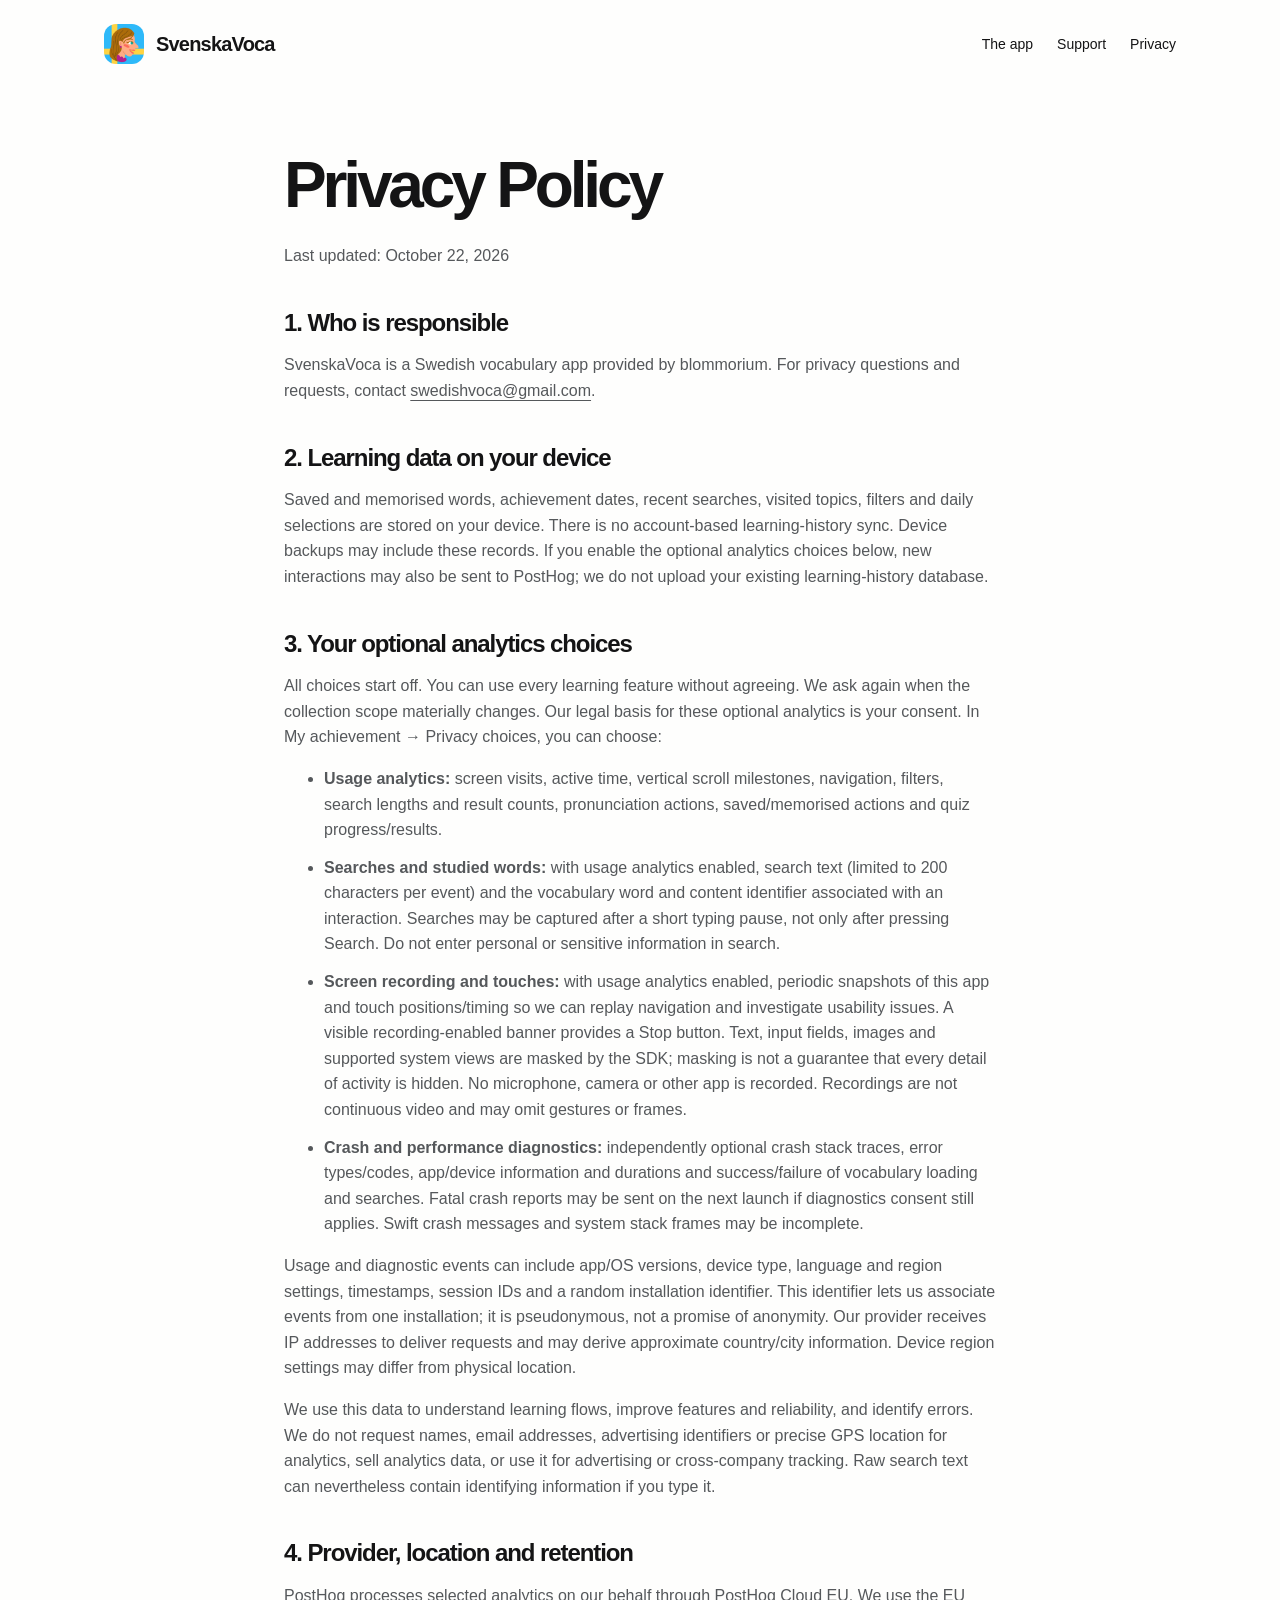
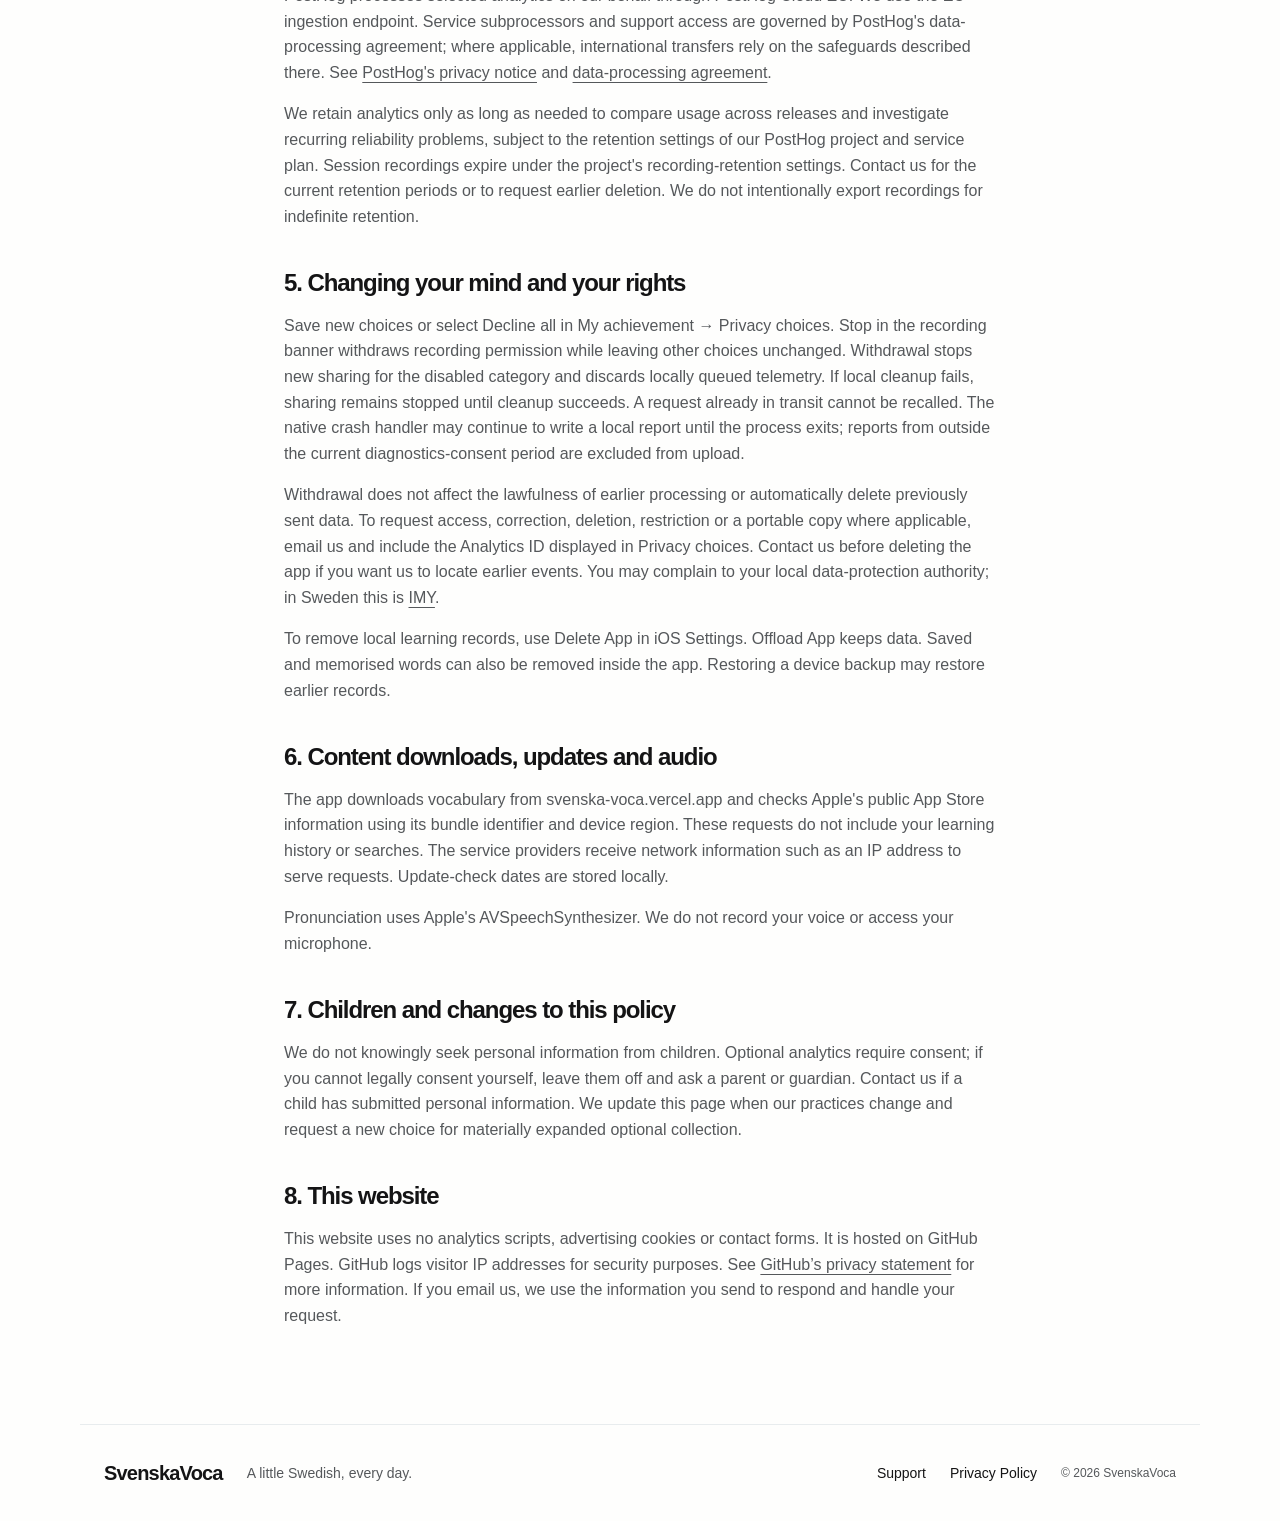
==== privacy.html @ 7b8a02de "Add files via upload" ====
<!doctype html><html lang="en"><head><meta charset="utf-8"><meta name="viewport" content="width=device-width, initial-scale=1"><title>Privacy Policy — SvenskaVoca</title><meta name="description" content="How SvenskaVoca handles local learning data, optional analytics and your privacy choices."><meta name="theme-color" content="#fefefd"><link rel="icon" href="assets/app-icon.png"><link rel="stylesheet" href="styles.css"></head><body><a class="skip" href="#main">Skip to content</a><header class="shell"><a class="brand" href="./"><img src="assets/app-icon.png" alt="" width="40" height="40">SvenskaVoca</a><nav aria-label="Main navigation"><a href="index.html#features">The app</a><a href="support.html">Support</a><a href="privacy.html">Privacy</a></nav></header><main id="main" class="shell document policy"><h1>Privacy Policy</h1>
      <p>Last updated: October 22, 2026</p>
      <h2>1. Who is responsible</h2>
      <p>SvenskaVoca is a Swedish vocabulary app provided by blommorium. For privacy questions and requests, contact <a href="mailto:swedishvoca@gmail.com">swedishvoca@gmail.com</a>.</p>
      <h2>2. Learning data on your device</h2>
      <p>Saved and memorised words, achievement dates, recent searches, visited topics, filters and daily selections are stored on your device. There is no account-based learning-history sync. Device backups may include these records. If you enable the optional analytics choices below, new interactions may also be sent to PostHog; we do not upload your existing learning-history database.</p>
      <h2>3. Your optional analytics choices</h2>
      <p>All choices start off. You can use every learning feature without agreeing. We ask again when the collection scope materially changes. Our legal basis for these optional analytics is your consent. In My achievement → Privacy choices, you can choose:</p>
      <ul>
        <li><strong>Usage analytics:</strong> screen visits, active time, vertical scroll milestones, navigation, filters, search lengths and result counts, pronunciation actions, saved/memorised actions and quiz progress/results.</li>
        <li><strong>Searches and studied words:</strong> with usage analytics enabled, search text (limited to 200 characters per event) and the vocabulary word and content identifier associated with an interaction. Searches may be captured after a short typing pause, not only after pressing Search. Do not enter personal or sensitive information in search.</li>
        <li><strong>Screen recording and touches:</strong> with usage analytics enabled, periodic snapshots of this app and touch positions/timing so we can replay navigation and investigate usability issues. A visible recording-enabled banner provides a Stop button. Text, input fields, images and supported system views are masked by the SDK; masking is not a guarantee that every detail of activity is hidden. No microphone, camera or other app is recorded. Recordings are not continuous video and may omit gestures or frames.</li>
        <li><strong>Crash and performance diagnostics:</strong> independently optional crash stack traces, error types/codes, app/device information and durations and success/failure of vocabulary loading and searches. Fatal crash reports may be sent on the next launch if diagnostics consent still applies. Swift crash messages and system stack frames may be incomplete.</li>
      </ul>
      <p>Usage and diagnostic events can include app/OS versions, device type, language and region settings, timestamps, session IDs and a random installation identifier. This identifier lets us associate events from one installation; it is pseudonymous, not a promise of anonymity. Our provider receives IP addresses to deliver requests and may derive approximate country/city information. Device region settings may differ from physical location.</p>
      <p>We use this data to understand learning flows, improve features and reliability, and identify errors. We do not request names, email addresses, advertising identifiers or precise GPS location for analytics, sell analytics data, or use it for advertising or cross-company tracking. Raw search text can nevertheless contain identifying information if you type it.</p>
      <h2>4. Provider, location and retention</h2>
      <p>PostHog processes selected analytics on our behalf through PostHog Cloud EU. We use the EU ingestion endpoint. Service subprocessors and support access are governed by PostHog&#39;s data-processing agreement; where applicable, international transfers rely on the safeguards described there. See <a href="https://posthog.com/privacy">PostHog&#39;s privacy notice</a> and <a href="https://posthog.com/dpa">data-processing agreement</a>.</p>
      <p>We retain analytics only as long as needed to compare usage across releases and investigate recurring reliability problems, subject to the retention settings of our PostHog project and service plan. Session recordings expire under the project&#39;s recording-retention settings. Contact us for the current retention periods or to request earlier deletion. We do not intentionally export recordings for indefinite retention.</p>
      <h2>5. Changing your mind and your rights</h2>
      <p>Save new choices or select Decline all in My achievement → Privacy choices. Stop in the recording banner withdraws recording permission while leaving other choices unchanged. Withdrawal stops new sharing for the disabled category and discards locally queued telemetry. If local cleanup fails, sharing remains stopped until cleanup succeeds. A request already in transit cannot be recalled. The native crash handler may continue to write a local report until the process exits; reports from outside the current diagnostics-consent period are excluded from upload.</p>
      <p>Withdrawal does not affect the lawfulness of earlier processing or automatically delete previously sent data. To request access, correction, deletion, restriction or a portable copy where applicable, email us and include the Analytics ID displayed in Privacy choices. Contact us before deleting the app if you want us to locate earlier events. You may complain to your local data-protection authority; in Sweden this is <a href="https://www.imy.se/en/">IMY</a>.</p>
      <p>To remove local learning records, use Delete App in iOS Settings. Offload App keeps data. Saved and memorised words can also be removed inside the app. Restoring a device backup may restore earlier records.</p>
      <h2>6. Content downloads, updates and audio</h2>
      <p>The app downloads vocabulary from svenska-voca.vercel.app and checks Apple&#39;s public App Store information using its bundle identifier and device region. These requests do not include your learning history or searches. The service providers receive network information such as an IP address to serve requests. Update-check dates are stored locally.</p>
      <p>Pronunciation uses Apple&#39;s AVSpeechSynthesizer. We do not record your voice or access your microphone.</p>
      <h2>7. Children and changes to this policy</h2>
      <p>We do not knowingly seek personal information from children. Optional analytics require consent; if you cannot legally consent yourself, leave them off and ask a parent or guardian. Contact us if a child has submitted personal information. We update this page when our practices change and request a new choice for materially expanded optional collection.</p>
    <h2>8. This website</h2><p>This website uses no analytics scripts, advertising cookies or contact forms. It is hosted on GitHub Pages. GitHub logs visitor IP addresses for security purposes. See <a href="https://docs.github.com/en/site-policy/privacy-policies/github-general-privacy-statement">GitHub’s privacy statement</a> for more information. If you email us, we use the information you send to respond and handle your request.</p></main><footer class="shell"><a class="brand" href="./">SvenskaVoca</a><p>A little Swedish, every day.</p><nav aria-label="Footer"><a href="support.html">Support</a><a href="privacy.html">Privacy Policy</a></nav><small>© 2026 SvenskaVoca</small></footer></body></html>
---- styles.css ----
/* App colors, type, spacing and radii mirror DesignSystem/Theme.swift. */
:root{--pink:#ffd2ed;--yellow:#fceda9;--blue:#bfe2f9;--green:#CDEFB1;--bg:#fefefd;--border:#e8ecee;--ink:#141415;--secondary:#55585b;--accent:#0d70d9;--button:#1F1C1C;--xs:4px;--s:8px;--sm:12px;--m:16px;--l:24px;--xl:32px;--xxl:40px;--body:16px;--small:14px;--caption:12px;--subtitle:20px;--title:24px;--display:32px;--head:40px;--radius:24px;--pill:999px;--page:1120px;--measure:760px;--hero-size:clamp(40px,6vw,80px);--section:calc(var(--xxl)*2);--line:1.6;--rule:1px}
*{box-sizing:border-box}html{scroll-behavior:smooth;scroll-padding-top:var(--xl)}body{margin:0;background:var(--bg);color:var(--ink);font:var(--body)/var(--line) -apple-system,BlinkMacSystemFont,"Segoe UI",sans-serif}a{color:inherit;text-underline-offset:var(--xs)}a:hover{color:var(--accent)}a:focus-visible,summary:focus-visible{outline:3px solid var(--accent);outline-offset:var(--xs)}.shell{max-width:var(--page);margin:auto;padding-inline:var(--l)}header{display:flex;align-items:center;justify-content:space-between;gap:var(--l);padding-block:var(--l)}.brand{display:inline-flex;align-items:center;gap:var(--sm);font-size:var(--subtitle);font-weight:750;text-decoration:none;letter-spacing:-.04em}.brand img{border-radius:var(--sm)}nav{display:flex;gap:var(--l);font-size:var(--small)}nav a{text-decoration:none}.hero{padding-block:var(--section);display:grid;grid-template-columns:1.1fr 1fr;gap:var(--section);align-items:center}.eyebrow,.number{font-size:var(--caption);font-weight:700;letter-spacing:.12em}h1,h2,h3,p{margin-top:0}h1{font-size:var(--hero-size);line-height:1.05;letter-spacing:-.065em;margin-block:var(--l)}h1 span{color:var(--secondary)}h2{font-size:var(--head);line-height:1.15;letter-spacing:-.045em;margin-block:var(--m) var(--xl)}h3{font-size:var(--title);line-height:1.25;letter-spacing:-.035em;margin-block:var(--l) var(--m)}.lead{font-size:var(--subtitle);color:var(--secondary);max-width:var(--measure)}.button{display:inline-block;background:var(--button);color:var(--bg);padding:var(--m) var(--l);border-radius:var(--pill);font-weight:600;text-decoration:none;margin-block:var(--m)}.button:hover{background:var(--secondary);color:var(--bg)}.quiet,.sample{font-size:var(--small);color:var(--secondary)}.preview{background:var(--blue);border-radius:var(--radius);padding:var(--xl);transform:rotate(2deg)}.preview-top,.preview-bottom{display:flex;justify-content:space-between;align-items:center;font-size:var(--caption);font-weight:600;gap:var(--m)}.preview-top span:last-child{border:var(--rule) solid currentColor;border-radius:var(--pill);padding:var(--xs) var(--sm)}.word{padding-block:var(--xxl) var(--l)}.word>span:first-child{font-size:var(--head);font-weight:700;letter-spacing:-.04em}.part{margin-left:var(--s);font-size:var(--small)}.word p{margin-top:var(--s);max-width:calc(var(--xxl)*7)}.dialogue{border-radius:var(--l);background:var(--bg);padding:var(--m);margin-bottom:var(--sm);margin-right:var(--xl)}.dialogue p{margin:0}.dialogue p:first-child{font-size:var(--subtitle);font-weight:600}.dialogue p:last-child{font-size:var(--small);color:var(--secondary)}.reply{background:var(--yellow);margin-right:0;margin-left:var(--xl)}.preview-bottom{padding-top:var(--l)}.sample{font-size:var(--caption);margin:var(--m) 0 0}.features{padding-block:var(--xxl) var(--section)}.feature-grid{display:grid;grid-template-columns:repeat(3,1fr);gap:var(--m)}article{padding:var(--l);border-radius:var(--radius)}article p{color:var(--secondary)}.blue{background:var(--blue)}.pink{background:var(--pink)}.yellow{background:var(--yellow)}.tags{display:flex;flex-wrap:wrap;gap:var(--s);margin-top:var(--xl)}.tags span{padding:var(--xs) var(--s);border:var(--rule) solid var(--secondary);border-radius:var(--s);font-size:var(--small)}article .example{font-size:var(--subtitle);color:var(--ink);margin-top:var(--xl);font-weight:600}.closing{display:grid;grid-template-columns:1fr 1fr;gap:var(--section);padding-block:var(--xxl) var(--section)}.closing p{color:var(--secondary)}.help{border-top:var(--rule) solid var(--border)}.text-link{display:block;font-weight:600;margin-block:var(--m)}footer{border-top:var(--rule) solid var(--border);padding-block:var(--xl);display:flex;flex-wrap:wrap;align-items:center;gap:var(--l)}footer p{margin:0;color:var(--secondary);font-size:var(--small)}footer nav{margin-left:auto}footer small{font-size:var(--caption);color:var(--secondary)}.document{max-width:var(--measure);padding-block:var(--xxl) var(--section)}.document h1{font-size:clamp(40px,6vw,64px)}.document h2{font-size:var(--title);margin-top:var(--xxl);margin-bottom:var(--m)}.document p,.document li{color:var(--secondary)}.document a{overflow-wrap:anywhere}.contact{padding:var(--l);border-radius:var(--radius);background:var(--blue);margin-block:var(--xxl)}.contact h2{margin-top:0}.contact p:last-child{margin-bottom:0}details{padding-block:var(--l);border-bottom:var(--rule) solid var(--border)}summary{cursor:pointer;font-weight:600}details p{padding-top:var(--m);margin-bottom:0}.policy li{margin-bottom:var(--sm)}.skip{position:absolute;left:var(--l);top:var(--s);padding:var(--s);background:var(--yellow);transform:translateY(-200%);z-index:1}.skip:focus{transform:none}
@media(max-width:760px){:root{--section:var(--xxl)}header{align-items:flex-start;flex-direction:column;gap:var(--m)}nav{gap:var(--l)}.hero{grid-template-columns:1fr;gap:var(--xxl);padding-top:var(--xl)}.intro{max-width:var(--measure)}.preview{transform:none;max-width:calc(var(--xxl)*12);width:100%;margin:auto}.feature-grid,.closing{grid-template-columns:1fr;gap:var(--l)}.features h2{font-size:var(--display)}footer{align-items:flex-start;flex-direction:column;gap:var(--m)}footer nav{margin-left:0}.document{padding-top:var(--l)}}@media(prefers-reduced-motion:reduce){html{scroll-behavior:auto}}
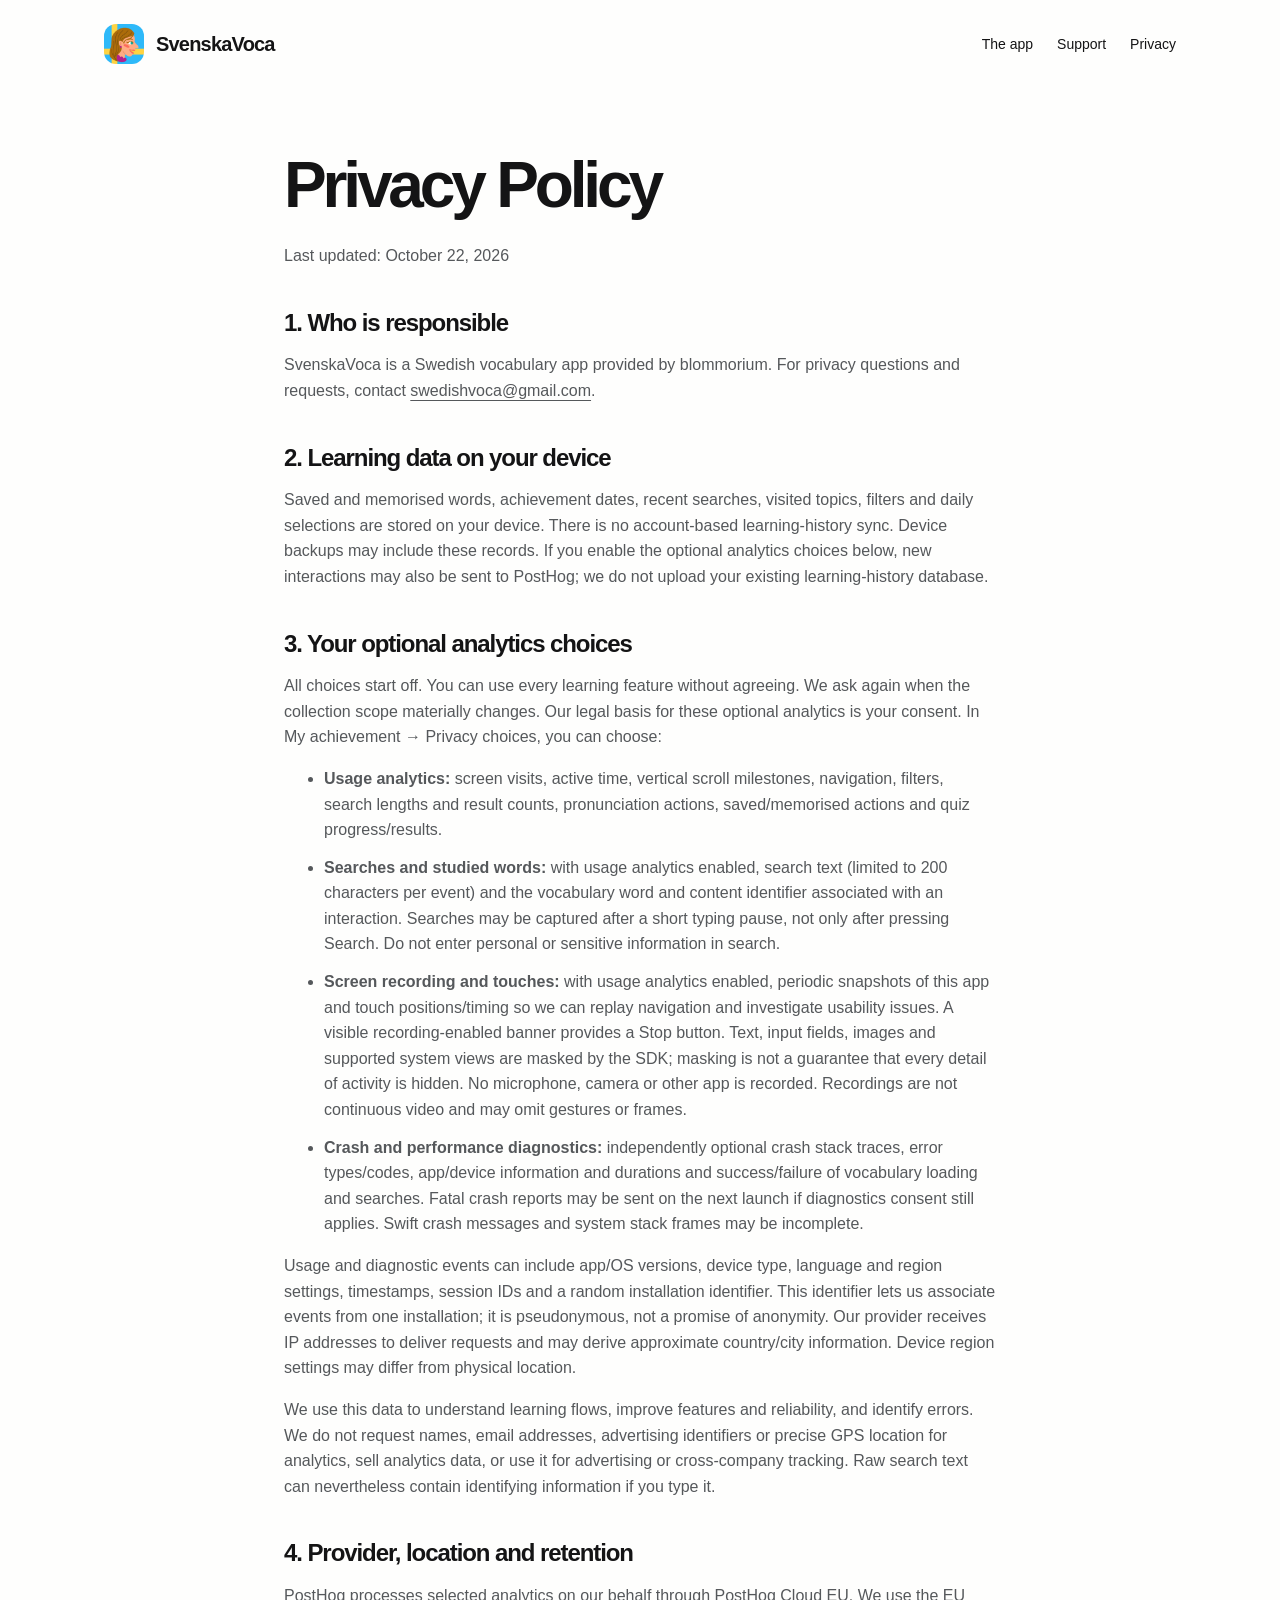
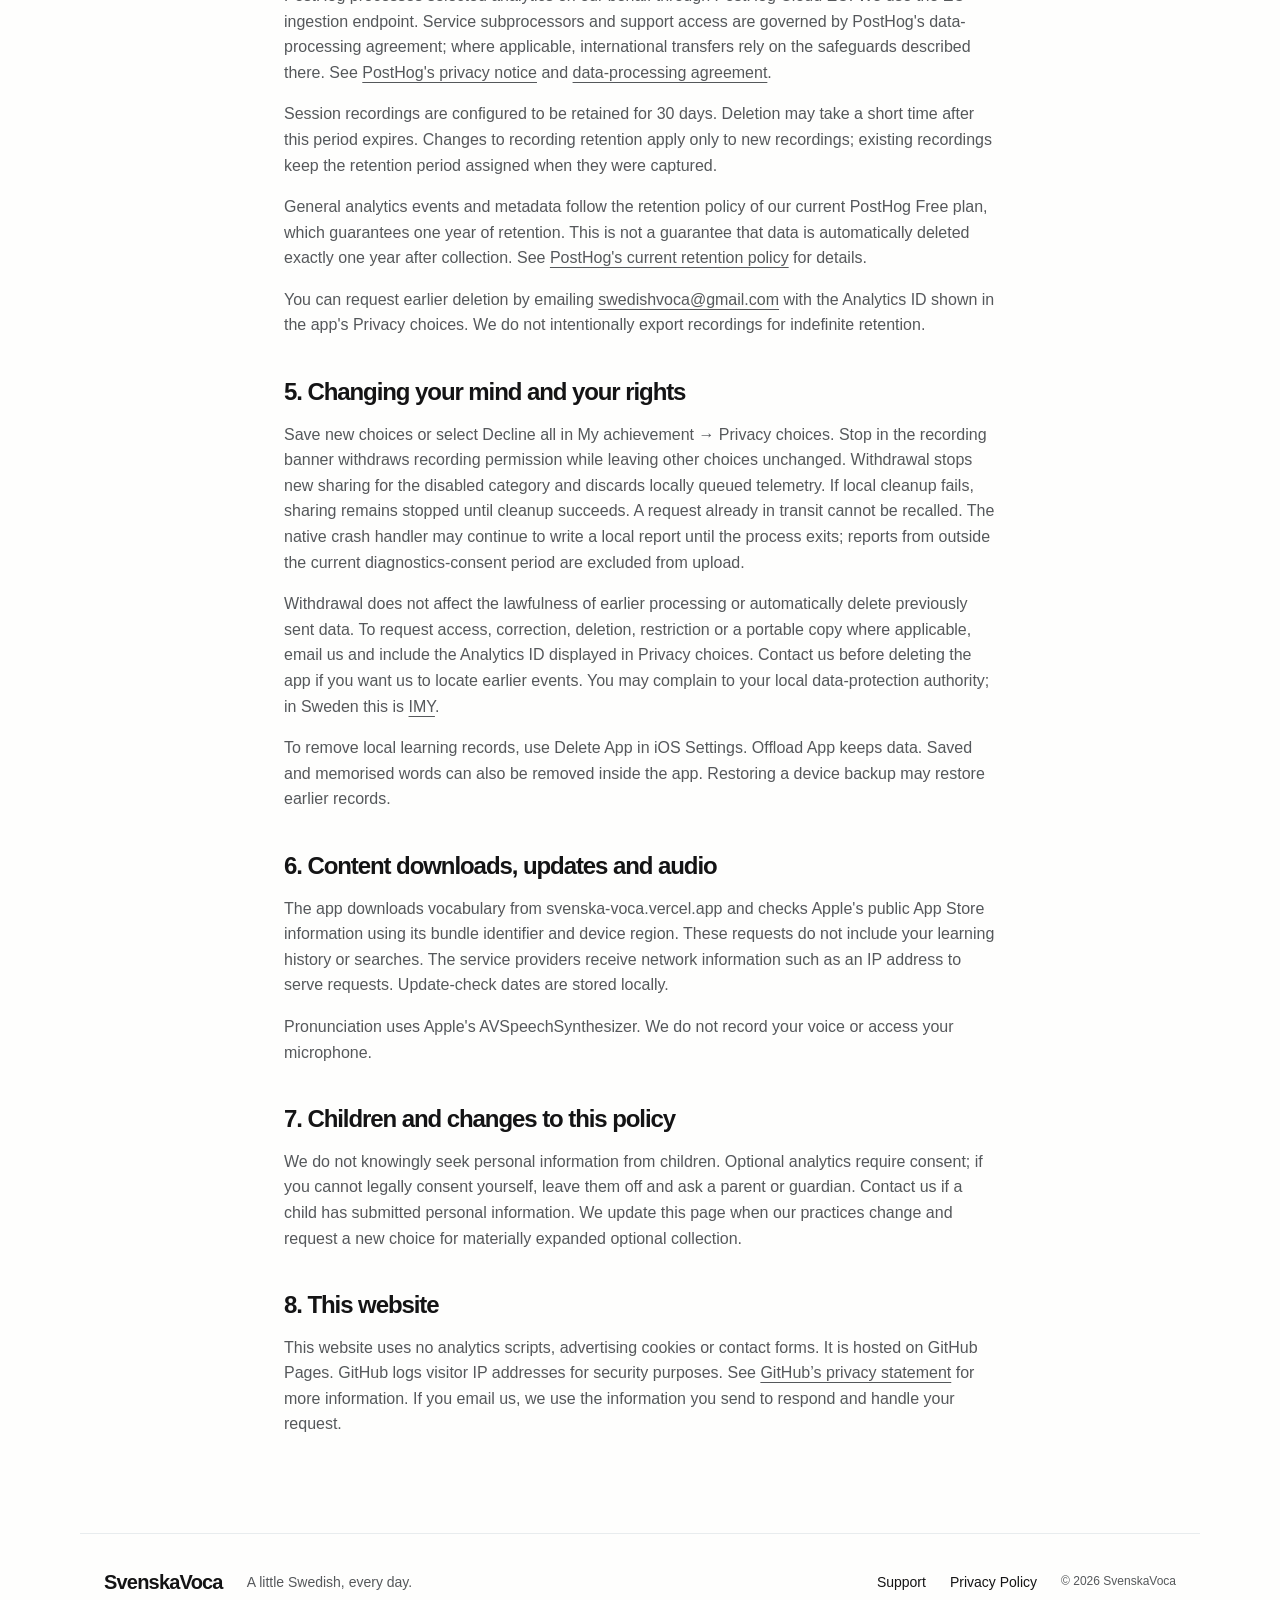
==== commit fd5fe2ab: "Add files via upload" ====
--- a/privacy.html
+++ b/privacy.html
@@ -16,7 +16,9 @@
       <p>We use this data to understand learning flows, improve features and reliability, and identify errors. We do not request names, email addresses, advertising identifiers or precise GPS location for analytics, sell analytics data, or use it for advertising or cross-company tracking. Raw search text can nevertheless contain identifying information if you type it.</p>
       <h2>4. Provider, location and retention</h2>
       <p>PostHog processes selected analytics on our behalf through PostHog Cloud EU. We use the EU ingestion endpoint. Service subprocessors and support access are governed by PostHog&#39;s data-processing agreement; where applicable, international transfers rely on the safeguards described there. See <a href="https://posthog.com/privacy">PostHog&#39;s privacy notice</a> and <a href="https://posthog.com/dpa">data-processing agreement</a>.</p>
-      <p>We retain analytics only as long as needed to compare usage across releases and investigate recurring reliability problems, subject to the retention settings of our PostHog project and service plan. Session recordings expire under the project&#39;s recording-retention settings. Contact us for the current retention periods or to request earlier deletion. We do not intentionally export recordings for indefinite retention.</p>
+      <p>Session recordings are configured to be retained for 30 days. Deletion may take a short time after this period expires. Changes to recording retention apply only to new recordings; existing recordings keep the retention period assigned when they were captured.</p>
+      <p>General analytics events and metadata follow the retention policy of our current PostHog Free plan, which guarantees one year of retention. This is not a guarantee that data is automatically deleted exactly one year after collection. See <a href="https://posthog.com/pricing">PostHog&#39;s current retention policy</a> for details.</p>
+      <p>You can request earlier deletion by emailing <a href="mailto:swedishvoca@gmail.com">swedishvoca@gmail.com</a> with the Analytics ID shown in the app&#39;s Privacy choices. We do not intentionally export recordings for indefinite retention.</p>
       <h2>5. Changing your mind and your rights</h2>
       <p>Save new choices or select Decline all in My achievement → Privacy choices. Stop in the recording banner withdraws recording permission while leaving other choices unchanged. Withdrawal stops new sharing for the disabled category and discards locally queued telemetry. If local cleanup fails, sharing remains stopped until cleanup succeeds. A request already in transit cannot be recalled. The native crash handler may continue to write a local report until the process exits; reports from outside the current diagnostics-consent period are excluded from upload.</p>
       <p>Withdrawal does not affect the lawfulness of earlier processing or automatically delete previously sent data. To request access, correction, deletion, restriction or a portable copy where applicable, email us and include the Analytics ID displayed in Privacy choices. Contact us before deleting the app if you want us to locate earlier events. You may complain to your local data-protection authority; in Sweden this is <a href="https://www.imy.se/en/">IMY</a>.</p>
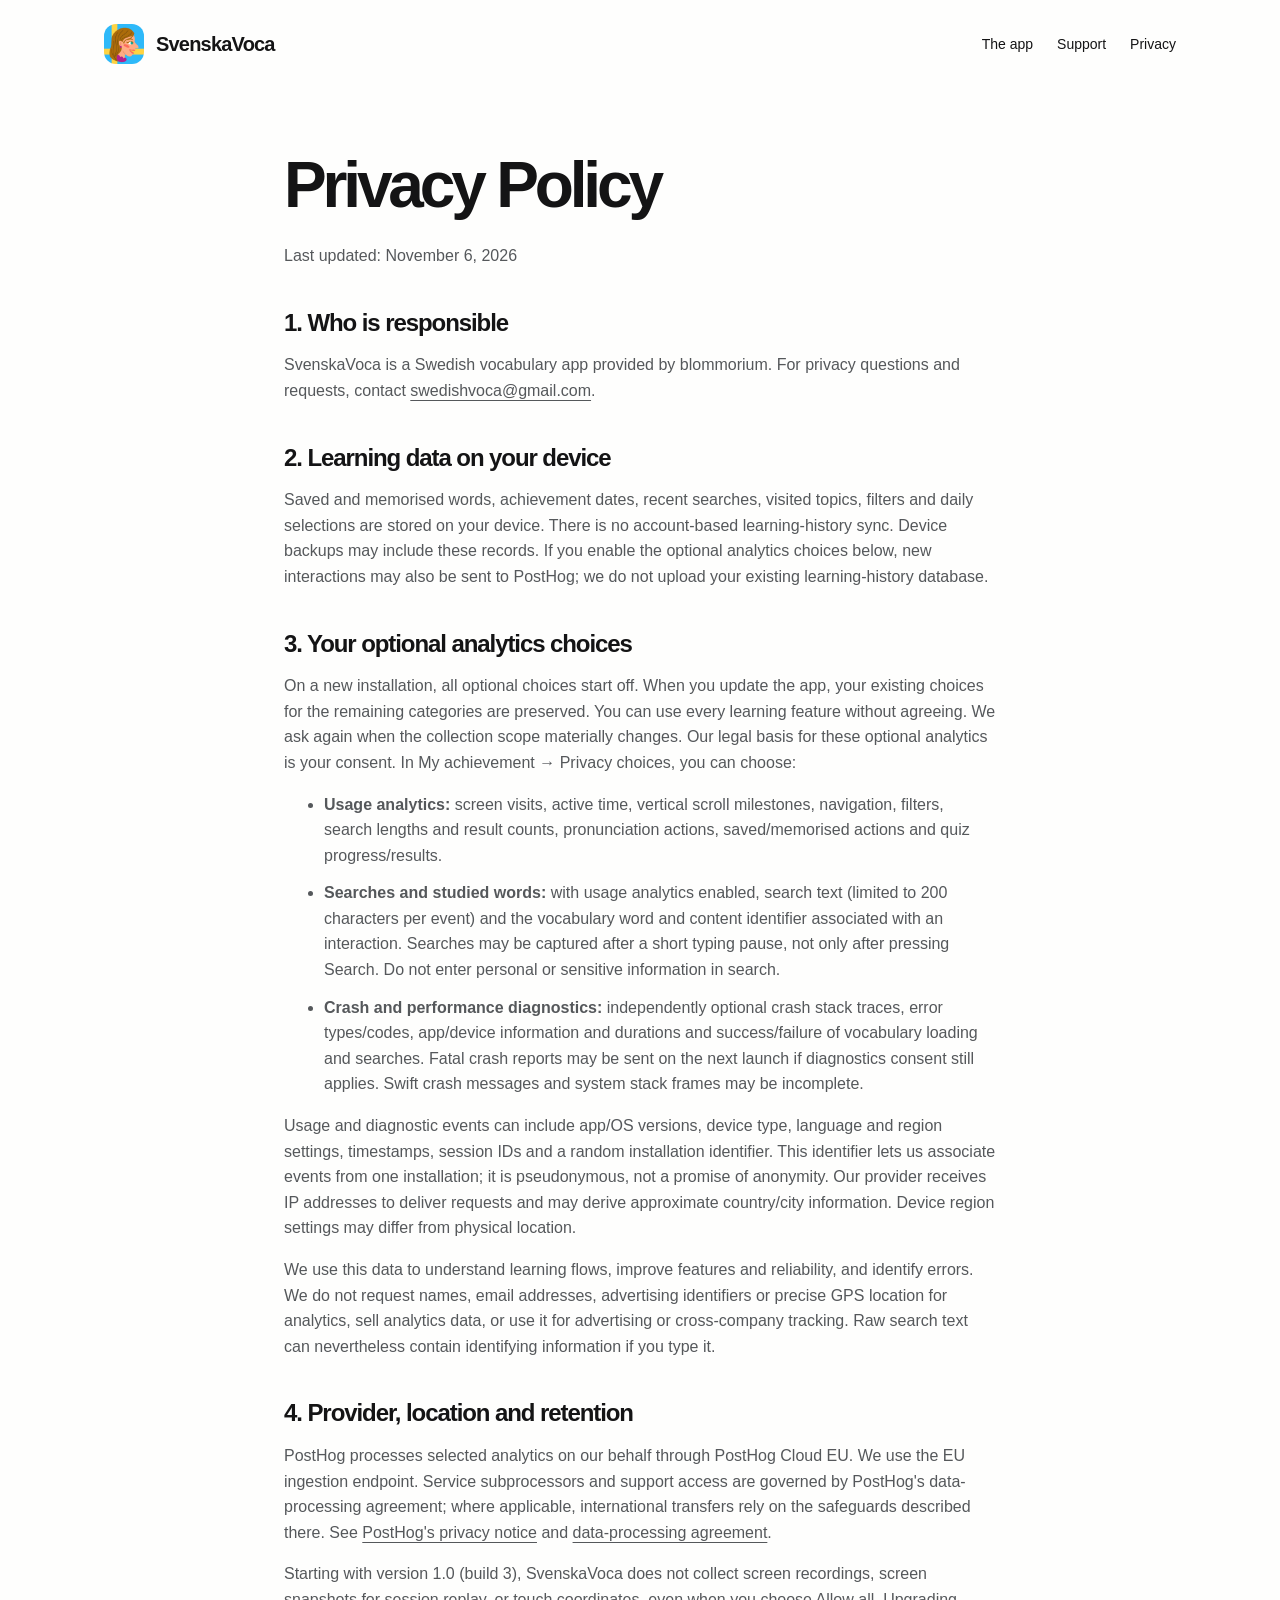
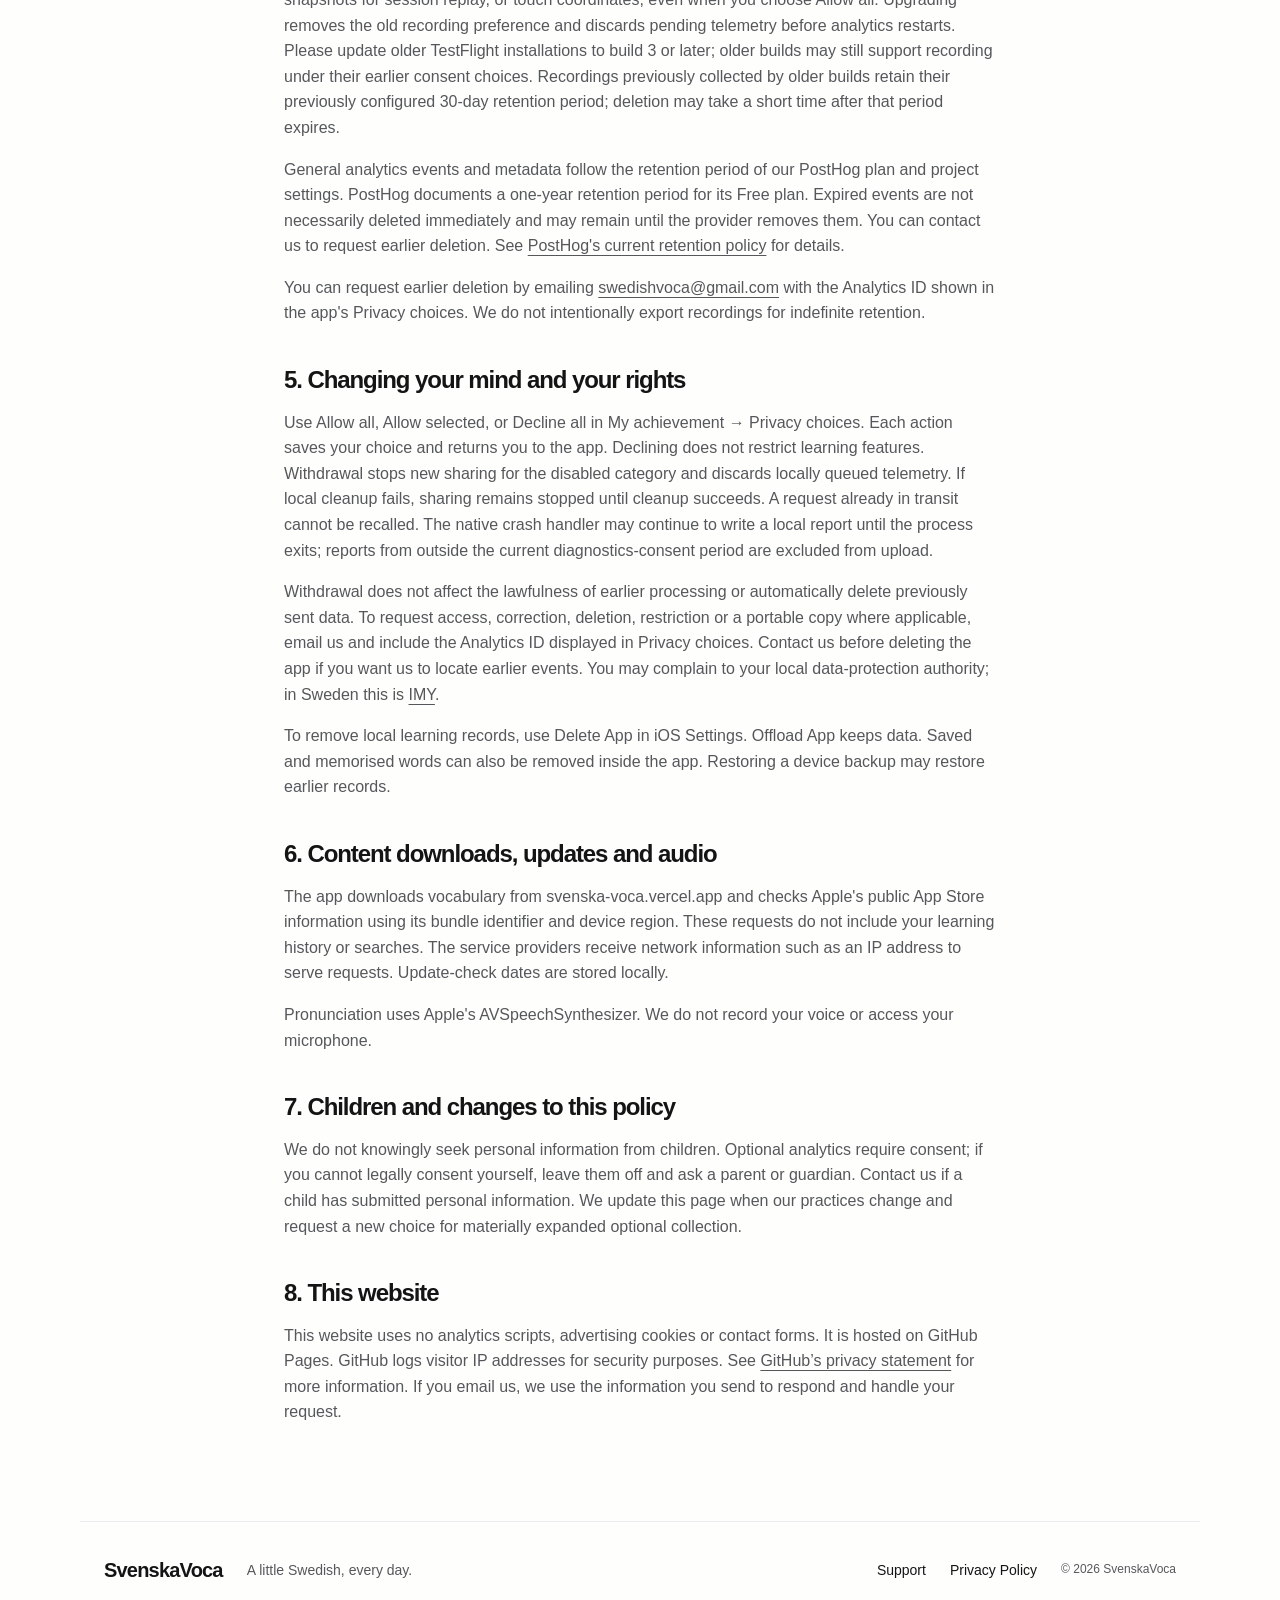
==== commit d8f29278: "Update privacy.html" ====
--- a/privacy.html
+++ b/privacy.html
@@ -1,26 +1,25 @@
 <!doctype html><html lang="en"><head><meta charset="utf-8"><meta name="viewport" content="width=device-width, initial-scale=1"><title>Privacy Policy — SvenskaVoca</title><meta name="description" content="How SvenskaVoca handles local learning data, optional analytics and your privacy choices."><meta name="theme-color" content="#fefefd"><link rel="icon" href="assets/app-icon.png"><link rel="stylesheet" href="styles.css"></head><body><a class="skip" href="#main">Skip to content</a><header class="shell"><a class="brand" href="./"><img src="assets/app-icon.png" alt="" width="40" height="40">SvenskaVoca</a><nav aria-label="Main navigation"><a href="index.html#features">The app</a><a href="support.html">Support</a><a href="privacy.html">Privacy</a></nav></header><main id="main" class="shell document policy"><h1>Privacy Policy</h1>
-      <p>Last updated: October 22, 2026</p>
+      <p>Last updated: November 6, 2026</p>
       <h2>1. Who is responsible</h2>
       <p>SvenskaVoca is a Swedish vocabulary app provided by blommorium. For privacy questions and requests, contact <a href="mailto:swedishvoca@gmail.com">swedishvoca@gmail.com</a>.</p>
       <h2>2. Learning data on your device</h2>
       <p>Saved and memorised words, achievement dates, recent searches, visited topics, filters and daily selections are stored on your device. There is no account-based learning-history sync. Device backups may include these records. If you enable the optional analytics choices below, new interactions may also be sent to PostHog; we do not upload your existing learning-history database.</p>
       <h2>3. Your optional analytics choices</h2>
-      <p>All choices start off. You can use every learning feature without agreeing. We ask again when the collection scope materially changes. Our legal basis for these optional analytics is your consent. In My achievement → Privacy choices, you can choose:</p>
+      <p>On a new installation, all optional choices start off. When you update the app, your existing choices for the remaining categories are preserved. You can use every learning feature without agreeing. We ask again when the collection scope materially changes. Our legal basis for these optional analytics is your consent. In My achievement → Privacy choices, you can choose:</p>
       <ul>
         <li><strong>Usage analytics:</strong> screen visits, active time, vertical scroll milestones, navigation, filters, search lengths and result counts, pronunciation actions, saved/memorised actions and quiz progress/results.</li>
         <li><strong>Searches and studied words:</strong> with usage analytics enabled, search text (limited to 200 characters per event) and the vocabulary word and content identifier associated with an interaction. Searches may be captured after a short typing pause, not only after pressing Search. Do not enter personal or sensitive information in search.</li>
-        <li><strong>Screen recording and touches:</strong> with usage analytics enabled, periodic snapshots of this app and touch positions/timing so we can replay navigation and investigate usability issues. A visible recording-enabled banner provides a Stop button. Text, input fields, images and supported system views are masked by the SDK; masking is not a guarantee that every detail of activity is hidden. No microphone, camera or other app is recorded. Recordings are not continuous video and may omit gestures or frames.</li>
         <li><strong>Crash and performance diagnostics:</strong> independently optional crash stack traces, error types/codes, app/device information and durations and success/failure of vocabulary loading and searches. Fatal crash reports may be sent on the next launch if diagnostics consent still applies. Swift crash messages and system stack frames may be incomplete.</li>
       </ul>
       <p>Usage and diagnostic events can include app/OS versions, device type, language and region settings, timestamps, session IDs and a random installation identifier. This identifier lets us associate events from one installation; it is pseudonymous, not a promise of anonymity. Our provider receives IP addresses to deliver requests and may derive approximate country/city information. Device region settings may differ from physical location.</p>
       <p>We use this data to understand learning flows, improve features and reliability, and identify errors. We do not request names, email addresses, advertising identifiers or precise GPS location for analytics, sell analytics data, or use it for advertising or cross-company tracking. Raw search text can nevertheless contain identifying information if you type it.</p>
       <h2>4. Provider, location and retention</h2>
       <p>PostHog processes selected analytics on our behalf through PostHog Cloud EU. We use the EU ingestion endpoint. Service subprocessors and support access are governed by PostHog&#39;s data-processing agreement; where applicable, international transfers rely on the safeguards described there. See <a href="https://posthog.com/privacy">PostHog&#39;s privacy notice</a> and <a href="https://posthog.com/dpa">data-processing agreement</a>.</p>
-      <p>Session recordings are configured to be retained for 30 days. Deletion may take a short time after this period expires. Changes to recording retention apply only to new recordings; existing recordings keep the retention period assigned when they were captured.</p>
-      <p>General analytics events and metadata follow the retention policy of our current PostHog Free plan, which guarantees one year of retention. This is not a guarantee that data is automatically deleted exactly one year after collection. See <a href="https://posthog.com/pricing">PostHog&#39;s current retention policy</a> for details.</p>
+      <p>Starting with version 1.0 (build 3), SvenskaVoca does not collect screen recordings, screen snapshots for session replay, or touch coordinates, even when you choose Allow all. Upgrading removes the old recording preference and discards pending telemetry before analytics restarts. Please update older TestFlight installations to build 3 or later; older builds may still support recording under their earlier consent choices. Recordings previously collected by older builds retain their previously configured 30-day retention period; deletion may take a short time after that period expires.</p>
+      <p>General analytics events and metadata follow the retention period of our PostHog plan and project settings. PostHog documents a one-year retention period for its Free plan. Expired events are not necessarily deleted immediately and may remain until the provider removes them. You can contact us to request earlier deletion. See <a href="https://posthog.com/docs/data/events-retention">PostHog&#39;s current retention policy</a> for details.</p>
       <p>You can request earlier deletion by emailing <a href="mailto:swedishvoca@gmail.com">swedishvoca@gmail.com</a> with the Analytics ID shown in the app&#39;s Privacy choices. We do not intentionally export recordings for indefinite retention.</p>
       <h2>5. Changing your mind and your rights</h2>
-      <p>Save new choices or select Decline all in My achievement → Privacy choices. Stop in the recording banner withdraws recording permission while leaving other choices unchanged. Withdrawal stops new sharing for the disabled category and discards locally queued telemetry. If local cleanup fails, sharing remains stopped until cleanup succeeds. A request already in transit cannot be recalled. The native crash handler may continue to write a local report until the process exits; reports from outside the current diagnostics-consent period are excluded from upload.</p>
+      <p>Use Allow all, Allow selected, or Decline all in My achievement → Privacy choices. Each action saves your choice and returns you to the app. Declining does not restrict learning features. Withdrawal stops new sharing for the disabled category and discards locally queued telemetry. If local cleanup fails, sharing remains stopped until cleanup succeeds. A request already in transit cannot be recalled. The native crash handler may continue to write a local report until the process exits; reports from outside the current diagnostics-consent period are excluded from upload.</p>
       <p>Withdrawal does not affect the lawfulness of earlier processing or automatically delete previously sent data. To request access, correction, deletion, restriction or a portable copy where applicable, email us and include the Analytics ID displayed in Privacy choices. Contact us before deleting the app if you want us to locate earlier events. You may complain to your local data-protection authority; in Sweden this is <a href="https://www.imy.se/en/">IMY</a>.</p>
       <p>To remove local learning records, use Delete App in iOS Settings. Offload App keeps data. Saved and memorised words can also be removed inside the app. Restoring a device backup may restore earlier records.</p>
       <h2>6. Content downloads, updates and audio</h2>
@@ -28,4 +27,4 @@
       <p>Pronunciation uses Apple&#39;s AVSpeechSynthesizer. We do not record your voice or access your microphone.</p>
       <h2>7. Children and changes to this policy</h2>
       <p>We do not knowingly seek personal information from children. Optional analytics require consent; if you cannot legally consent yourself, leave them off and ask a parent or guardian. Contact us if a child has submitted personal information. We update this page when our practices change and request a new choice for materially expanded optional collection.</p>
-    <h2>8. This website</h2><p>This website uses no analytics scripts, advertising cookies or contact forms. It is hosted on GitHub Pages. GitHub logs visitor IP addresses for security purposes. See <a href="https://docs.github.com/en/site-policy/privacy-policies/github-general-privacy-statement">GitHub’s privacy statement</a> for more information. If you email us, we use the information you send to respond and handle your request.</p></main><footer class="shell"><a class="brand" href="./">SvenskaVoca</a><p>A little Swedish, every day.</p><nav aria-label="Footer"><a href="support.html">Support</a><a href="privacy.html">Privacy Policy</a></nav><small>© 2026 SvenskaVoca</small></footer></body></html>+    <h2>8. This website</h2><p>This website uses no analytics scripts, advertising cookies or contact forms. It is hosted on GitHub Pages. GitHub logs visitor IP addresses for security purposes. See <a href="https://docs.github.com/en/site-policy/privacy-policies/github-general-privacy-statement">GitHub’s privacy statement</a> for more information. If you email us, we use the information you send to respond and handle your request.</p></main><footer class="shell"><a class="brand" href="./">SvenskaVoca</a><p>A little Swedish, every day.</p><nav aria-label="Footer"><a href="support.html">Support</a><a href="privacy.html">Privacy Policy</a></nav><small>© 2026 SvenskaVoca</small></footer></body></html>
